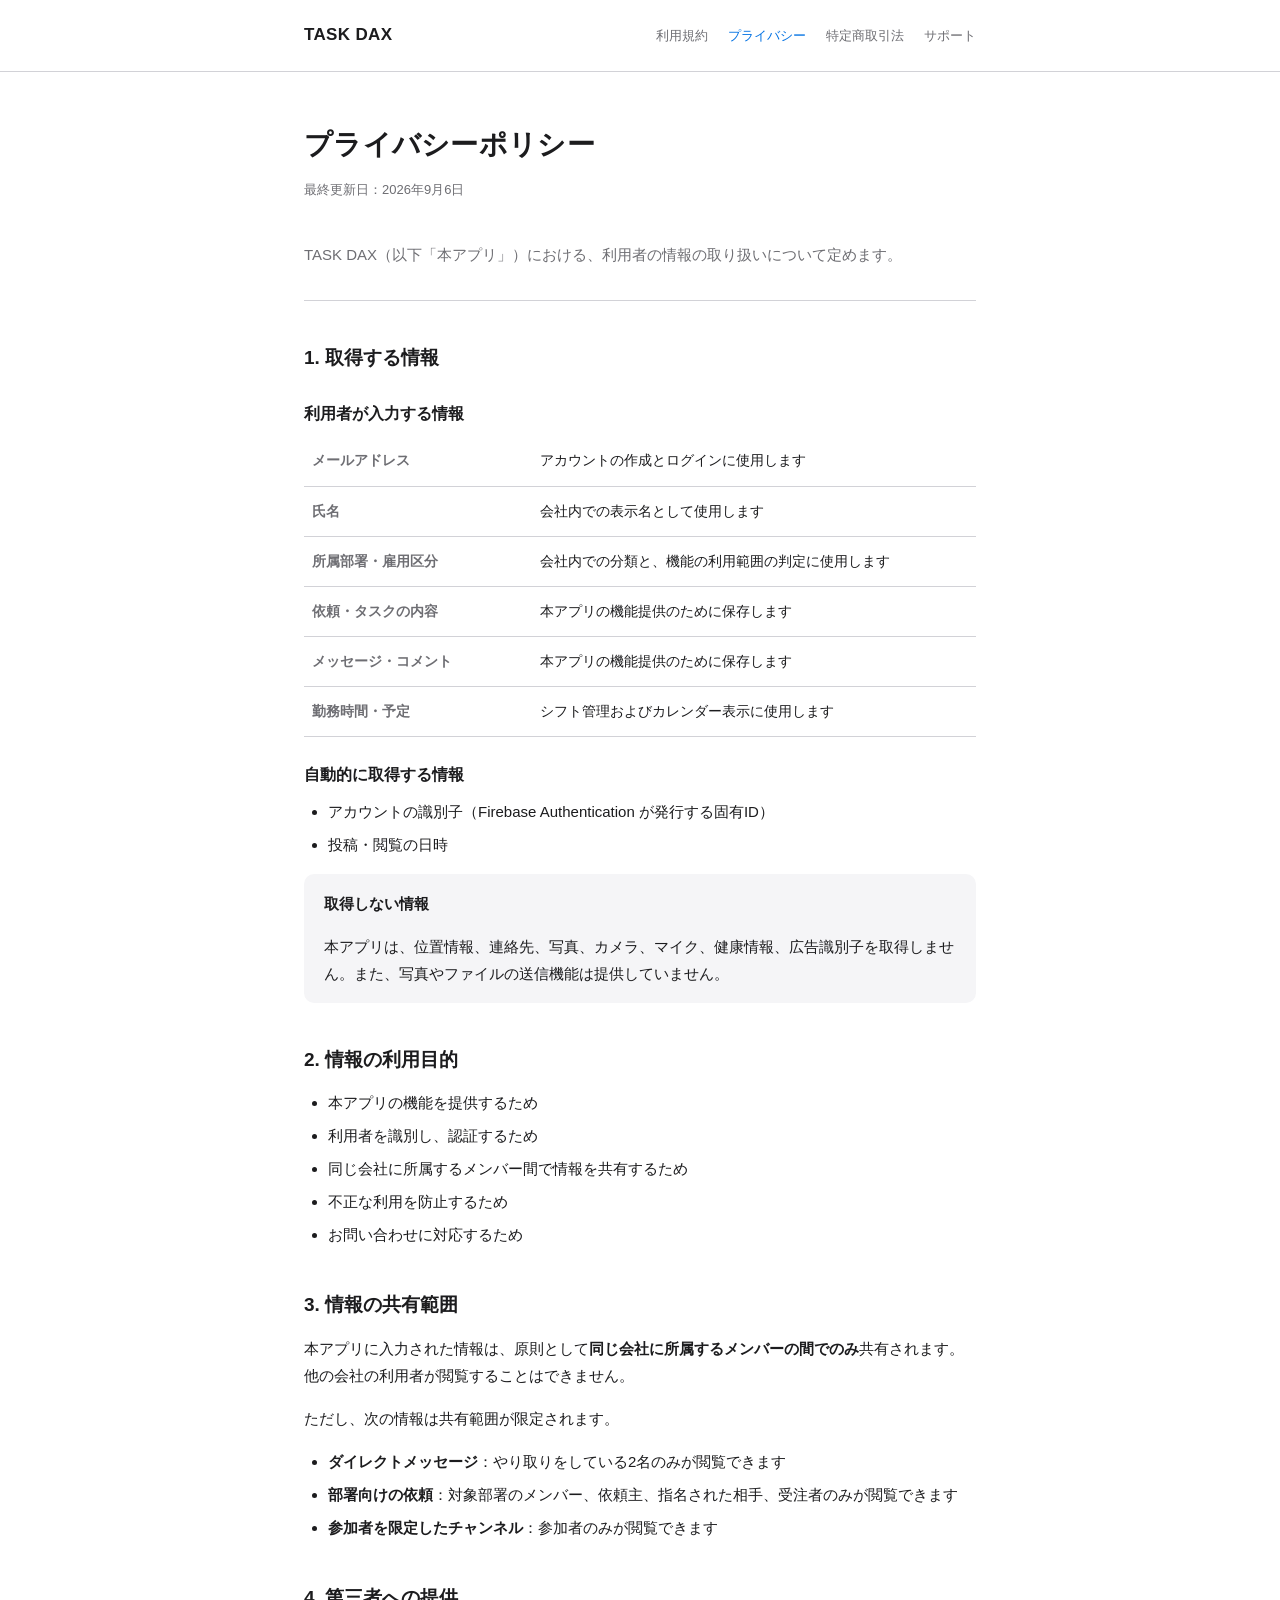
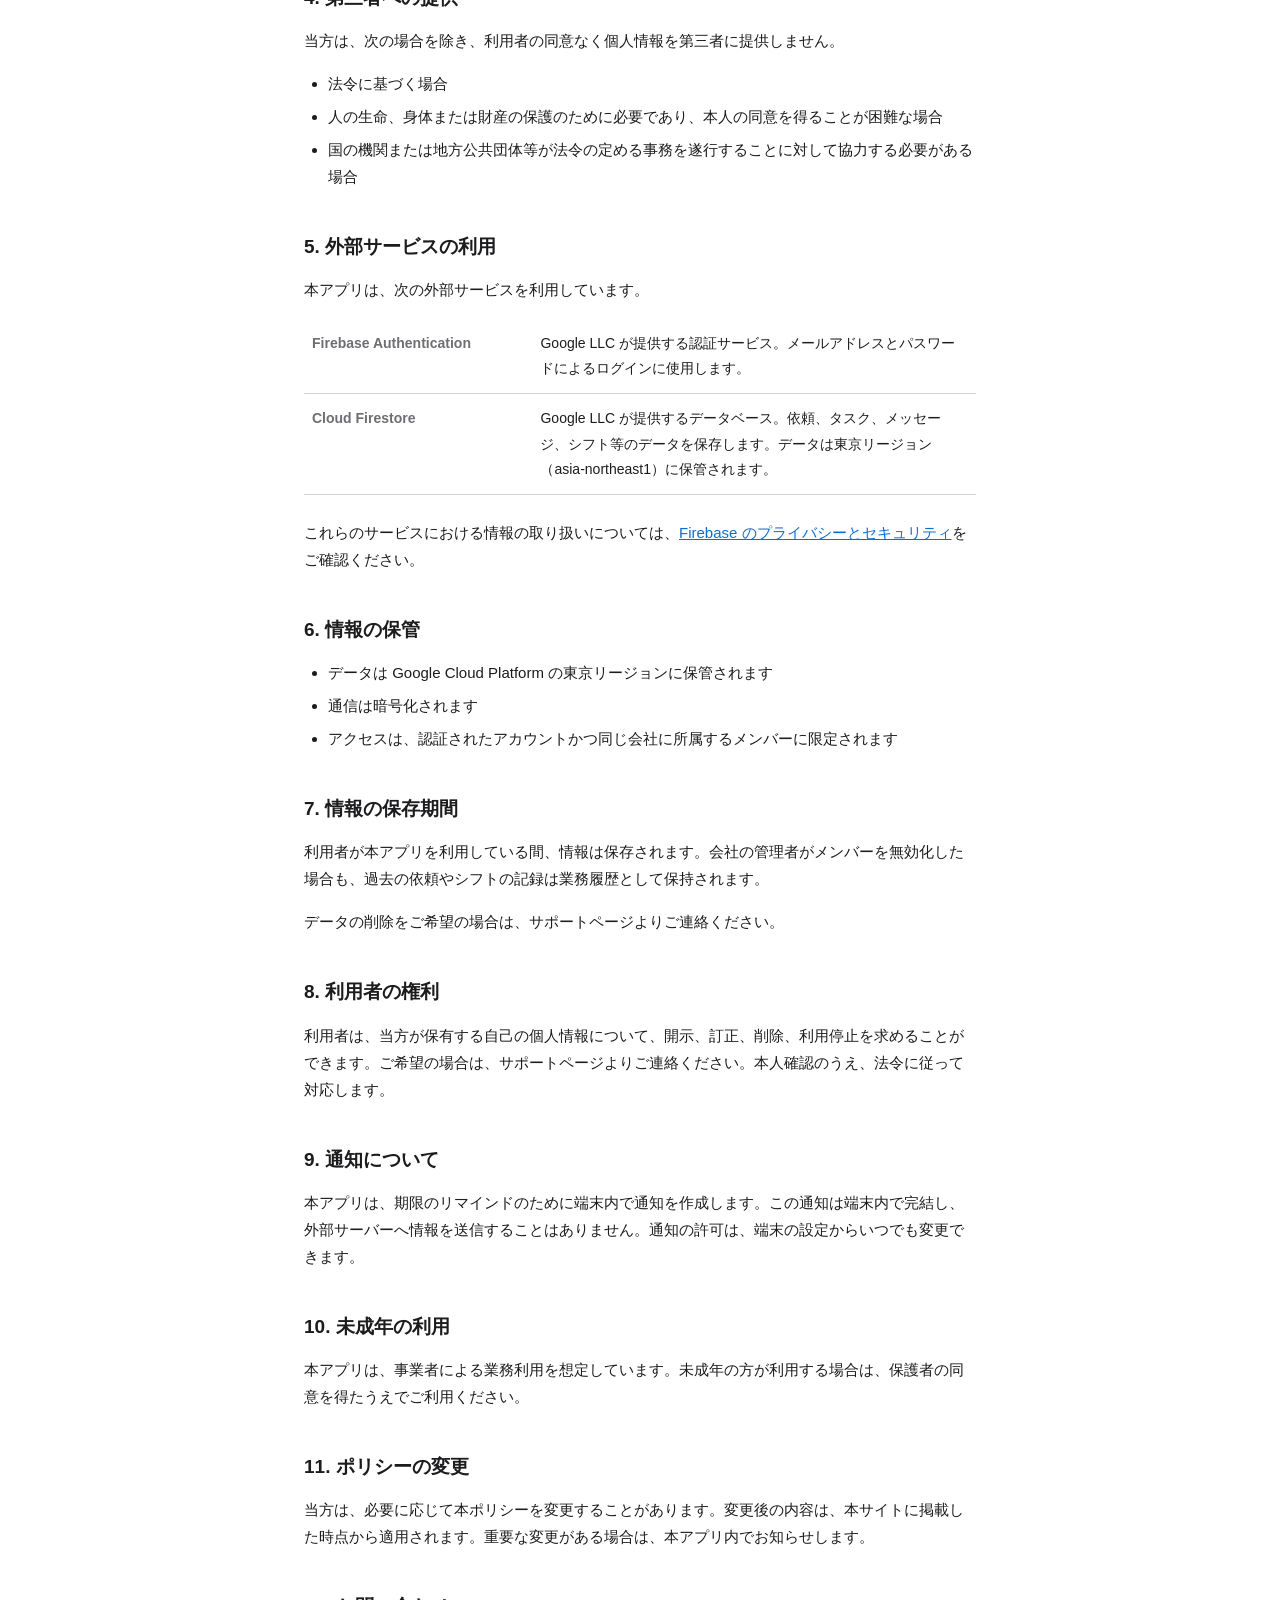
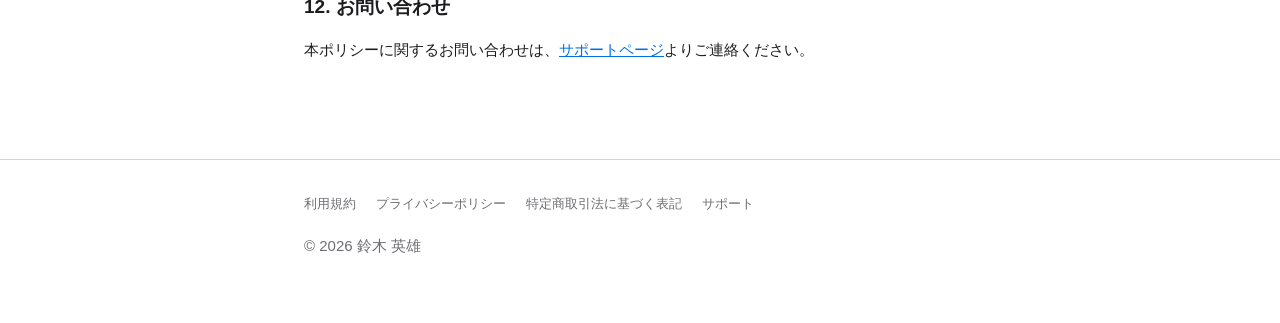
==== privacy.html @ 50e69155 "Add files via upload" ====
<!DOCTYPE html>
<html lang="ja">
<head>
<meta charset="UTF-8">
<meta name="viewport" content="width=device-width, initial-scale=1">
<title>プライバシーポリシー | TASK DAX</title>
<link rel="stylesheet" href="style.css">
</head>
<body>

<header>
  <div class="wrap">
    <a href="index.html" class="logo">TASK DAX</a>
    <nav>
      <a href="terms.html">利用規約</a>
      <a href="privacy.html" class="current">プライバシー</a>
      <a href="tokushoho.html">特定商取引法</a>
      <a href="support.html">サポート</a>
    </nav>
  </div>
</header>

<main>
  <div class="wrap">

    <h1>プライバシーポリシー</h1>
    <p class="updated">最終更新日：2026年9月6日</p>

    <p class="lead">
      TASK DAX（以下「本アプリ」）における、利用者の情報の取り扱いについて定めます。
    </p>

    <h2>1. 取得する情報</h2>

    <h3>利用者が入力する情報</h3>
    <table>
      <tr>
        <th>メールアドレス</th>
        <td>アカウントの作成とログインに使用します</td>
      </tr>
      <tr>
        <th>氏名</th>
        <td>会社内での表示名として使用します</td>
      </tr>
      <tr>
        <th>所属部署・雇用区分</th>
        <td>会社内での分類と、機能の利用範囲の判定に使用します</td>
      </tr>
      <tr>
        <th>依頼・タスクの内容</th>
        <td>本アプリの機能提供のために保存します</td>
      </tr>
      <tr>
        <th>メッセージ・コメント</th>
        <td>本アプリの機能提供のために保存します</td>
      </tr>
      <tr>
        <th>勤務時間・予定</th>
        <td>シフト管理およびカレンダー表示に使用します</td>
      </tr>
    </table>

    <h3>自動的に取得する情報</h3>
    <ul>
      <li>アカウントの識別子（Firebase Authentication が発行する固有ID）</li>
      <li>投稿・閲覧の日時</li>
    </ul>

    <div class="note">
      <p><strong>取得しない情報</strong></p>
      <p>本アプリは、位置情報、連絡先、写真、カメラ、マイク、健康情報、広告識別子を取得しません。また、写真やファイルの送信機能は提供していません。</p>
    </div>

    <h2>2. 情報の利用目的</h2>
    <ul>
      <li>本アプリの機能を提供するため</li>
      <li>利用者を識別し、認証するため</li>
      <li>同じ会社に所属するメンバー間で情報を共有するため</li>
      <li>不正な利用を防止するため</li>
      <li>お問い合わせに対応するため</li>
    </ul>

    <h2>3. 情報の共有範囲</h2>
    <p>本アプリに入力された情報は、原則として<strong>同じ会社に所属するメンバーの間でのみ</strong>共有されます。他の会社の利用者が閲覧することはできません。</p>
    <p>ただし、次の情報は共有範囲が限定されます。</p>
    <ul>
      <li><strong>ダイレクトメッセージ</strong>：やり取りをしている2名のみが閲覧できます</li>
      <li><strong>部署向けの依頼</strong>：対象部署のメンバー、依頼主、指名された相手、受注者のみが閲覧できます</li>
      <li><strong>参加者を限定したチャンネル</strong>：参加者のみが閲覧できます</li>
    </ul>

    <h2>4. 第三者への提供</h2>
    <p>当方は、次の場合を除き、利用者の同意なく個人情報を第三者に提供しません。</p>
    <ul>
      <li>法令に基づく場合</li>
      <li>人の生命、身体または財産の保護のために必要であり、本人の同意を得ることが困難な場合</li>
      <li>国の機関または地方公共団体等が法令の定める事務を遂行することに対して協力する必要がある場合</li>
    </ul>

    <h2>5. 外部サービスの利用</h2>
    <p>本アプリは、次の外部サービスを利用しています。</p>

    <table>
      <tr>
        <th>Firebase Authentication</th>
        <td>Google LLC が提供する認証サービス。メールアドレスとパスワードによるログインに使用します。</td>
      </tr>
      <tr>
        <th>Cloud Firestore</th>
        <td>Google LLC が提供するデータベース。依頼、タスク、メッセージ、シフト等のデータを保存します。データは東京リージョン（asia-northeast1）に保管されます。</td>
      </tr>
    </table>

    <p>これらのサービスにおける情報の取り扱いについては、<a href="https://firebase.google.com/support/privacy" target="_blank" rel="noopener">Firebase のプライバシーとセキュリティ</a>をご確認ください。</p>

    <h2>6. 情報の保管</h2>
    <ul>
      <li>データは Google Cloud Platform の東京リージョンに保管されます</li>
      <li>通信は暗号化されます</li>
      <li>アクセスは、認証されたアカウントかつ同じ会社に所属するメンバーに限定されます</li>
    </ul>

    <h2>7. 情報の保存期間</h2>
    <p>利用者が本アプリを利用している間、情報は保存されます。会社の管理者がメンバーを無効化した場合も、過去の依頼やシフトの記録は業務履歴として保持されます。</p>
    <p>データの削除をご希望の場合は、サポートページよりご連絡ください。</p>

    <h2>8. 利用者の権利</h2>
    <p>利用者は、当方が保有する自己の個人情報について、開示、訂正、削除、利用停止を求めることができます。ご希望の場合は、サポートページよりご連絡ください。本人確認のうえ、法令に従って対応します。</p>

    <h2>9. 通知について</h2>
    <p>本アプリは、期限のリマインドのために端末内で通知を作成します。この通知は端末内で完結し、外部サーバーへ情報を送信することはありません。通知の許可は、端末の設定からいつでも変更できます。</p>

    <h2>10. 未成年の利用</h2>
    <p>本アプリは、事業者による業務利用を想定しています。未成年の方が利用する場合は、保護者の同意を得たうえでご利用ください。</p>

    <h2>11. ポリシーの変更</h2>
    <p>当方は、必要に応じて本ポリシーを変更することがあります。変更後の内容は、本サイトに掲載した時点から適用されます。重要な変更がある場合は、本アプリ内でお知らせします。</p>

    <h2>12. お問い合わせ</h2>
    <p>本ポリシーに関するお問い合わせは、<a href="support.html">サポートページ</a>よりご連絡ください。</p>

  </div>
</main>

<footer>
  <div class="wrap">
    <nav>
      <a href="terms.html">利用規約</a>
      <a href="privacy.html">プライバシーポリシー</a>
      <a href="tokushoho.html">特定商取引法に基づく表記</a>
      <a href="support.html">サポート</a>
    </nav>
    <p>© 2026 鈴木 英雄</p>
  </div>
</footer>

</body>
</html>
---- style.css ----
:root {
  --text: #1c1c1e;
  --text-secondary: #6e6e73;
  --accent: #0071e3;
  --border: #d2d2d7;
  --bg: #ffffff;
  --bg-secondary: #f5f5f7;
}

@media (prefers-color-scheme: dark) {
  :root {
    --text: #f5f5f7;
    --text-secondary: #a1a1a6;
    --accent: #2997ff;
    --border: #424245;
    --bg: #000000;
    --bg-secondary: #1c1c1e;
  }
}

* {
  box-sizing: border-box;
  margin: 0;
  padding: 0;
}

body {
  font-family: -apple-system, BlinkMacSystemFont, "Hiragino Sans",
    "Hiragino Kaku Gothic ProN", "Noto Sans JP", sans-serif;
  color: var(--text);
  background: var(--bg);
  line-height: 1.8;
  -webkit-text-size-adjust: 100%;
}

.wrap {
  max-width: 720px;
  margin: 0 auto;
  padding: 0 24px;
}

header {
  border-bottom: 1px solid var(--border);
  padding: 20px 0;
  position: sticky;
  top: 0;
  background: var(--bg);
  z-index: 10;
}

header .wrap {
  display: flex;
  align-items: center;
  justify-content: space-between;
  gap: 16px;
}

.logo {
  font-size: 17px;
  font-weight: 700;
  letter-spacing: 0.02em;
  color: var(--text);
  text-decoration: none;
}

nav {
  display: flex;
  gap: 20px;
  flex-wrap: wrap;
}

nav a {
  font-size: 13px;
  color: var(--text-secondary);
  text-decoration: none;
}

nav a:hover,
nav a.current {
  color: var(--accent);
}

main {
  padding: 48px 0 80px;
}

h1 {
  font-size: 28px;
  font-weight: 700;
  letter-spacing: 0.01em;
  margin-bottom: 8px;
}

.updated {
  font-size: 13px;
  color: var(--text-secondary);
  margin-bottom: 40px;
}

.lead {
  font-size: 15px;
  color: var(--text-secondary);
  margin-bottom: 40px;
  padding-bottom: 32px;
  border-bottom: 1px solid var(--border);
}

h2 {
  font-size: 19px;
  font-weight: 600;
  margin: 40px 0 12px;
}

h3 {
  font-size: 16px;
  font-weight: 600;
  margin: 24px 0 8px;
}

p {
  font-size: 15px;
  margin-bottom: 16px;
}

ul, ol {
  margin: 0 0 16px 24px;
  font-size: 15px;
}

li {
  margin-bottom: 6px;
}

table {
  width: 100%;
  border-collapse: collapse;
  font-size: 14px;
  margin-bottom: 24px;
}

th, td {
  text-align: left;
  padding: 12px 8px;
  border-bottom: 1px solid var(--border);
  vertical-align: top;
}

th {
  width: 34%;
  font-weight: 600;
  color: var(--text-secondary);
}

.note {
  background: var(--bg-secondary);
  border-radius: 10px;
  padding: 16px 20px;
  font-size: 14px;
  margin-bottom: 24px;
}

.note p:last-child {
  margin-bottom: 0;
}

a {
  color: var(--accent);
}

footer {
  border-top: 1px solid var(--border);
  padding: 32px 0 48px;
  font-size: 13px;
  color: var(--text-secondary);
}

footer nav {
  margin-bottom: 16px;
}

/* トップページ */
.hero {
  text-align: center;
  padding: 64px 0 48px;
}

.hero h1 {
  font-size: 40px;
  margin-bottom: 16px;
}

.hero p {
  font-size: 17px;
  color: var(--text-secondary);
}

.cards {
  display: grid;
  gap: 16px;
  grid-template-columns: repeat(auto-fit, minmax(200px, 1fr));
  margin-bottom: 48px;
}

.card {
  border: 1px solid var(--border);
  border-radius: 12px;
  padding: 20px;
  text-decoration: none;
  color: var(--text);
  display: block;
}

.card:hover {
  border-color: var(--accent);
}

.card h2 {
  font-size: 16px;
  margin: 0 0 6px;
}

.card p {
  font-size: 13px;
  color: var(--text-secondary);
  margin: 0;
}

.features {
  display: grid;
  gap: 24px;
  grid-template-columns: repeat(auto-fit, minmax(220px, 1fr));
  margin: 48px 0;
}

.feature h3 {
  margin-top: 0;
}

.feature p {
  font-size: 14px;
  color: var(--text-secondary);
}

@media (max-width: 600px) {
  .hero h1 { font-size: 30px; }
  h1 { font-size: 24px; }
  th { width: 40%; }
  nav { gap: 14px; }
}
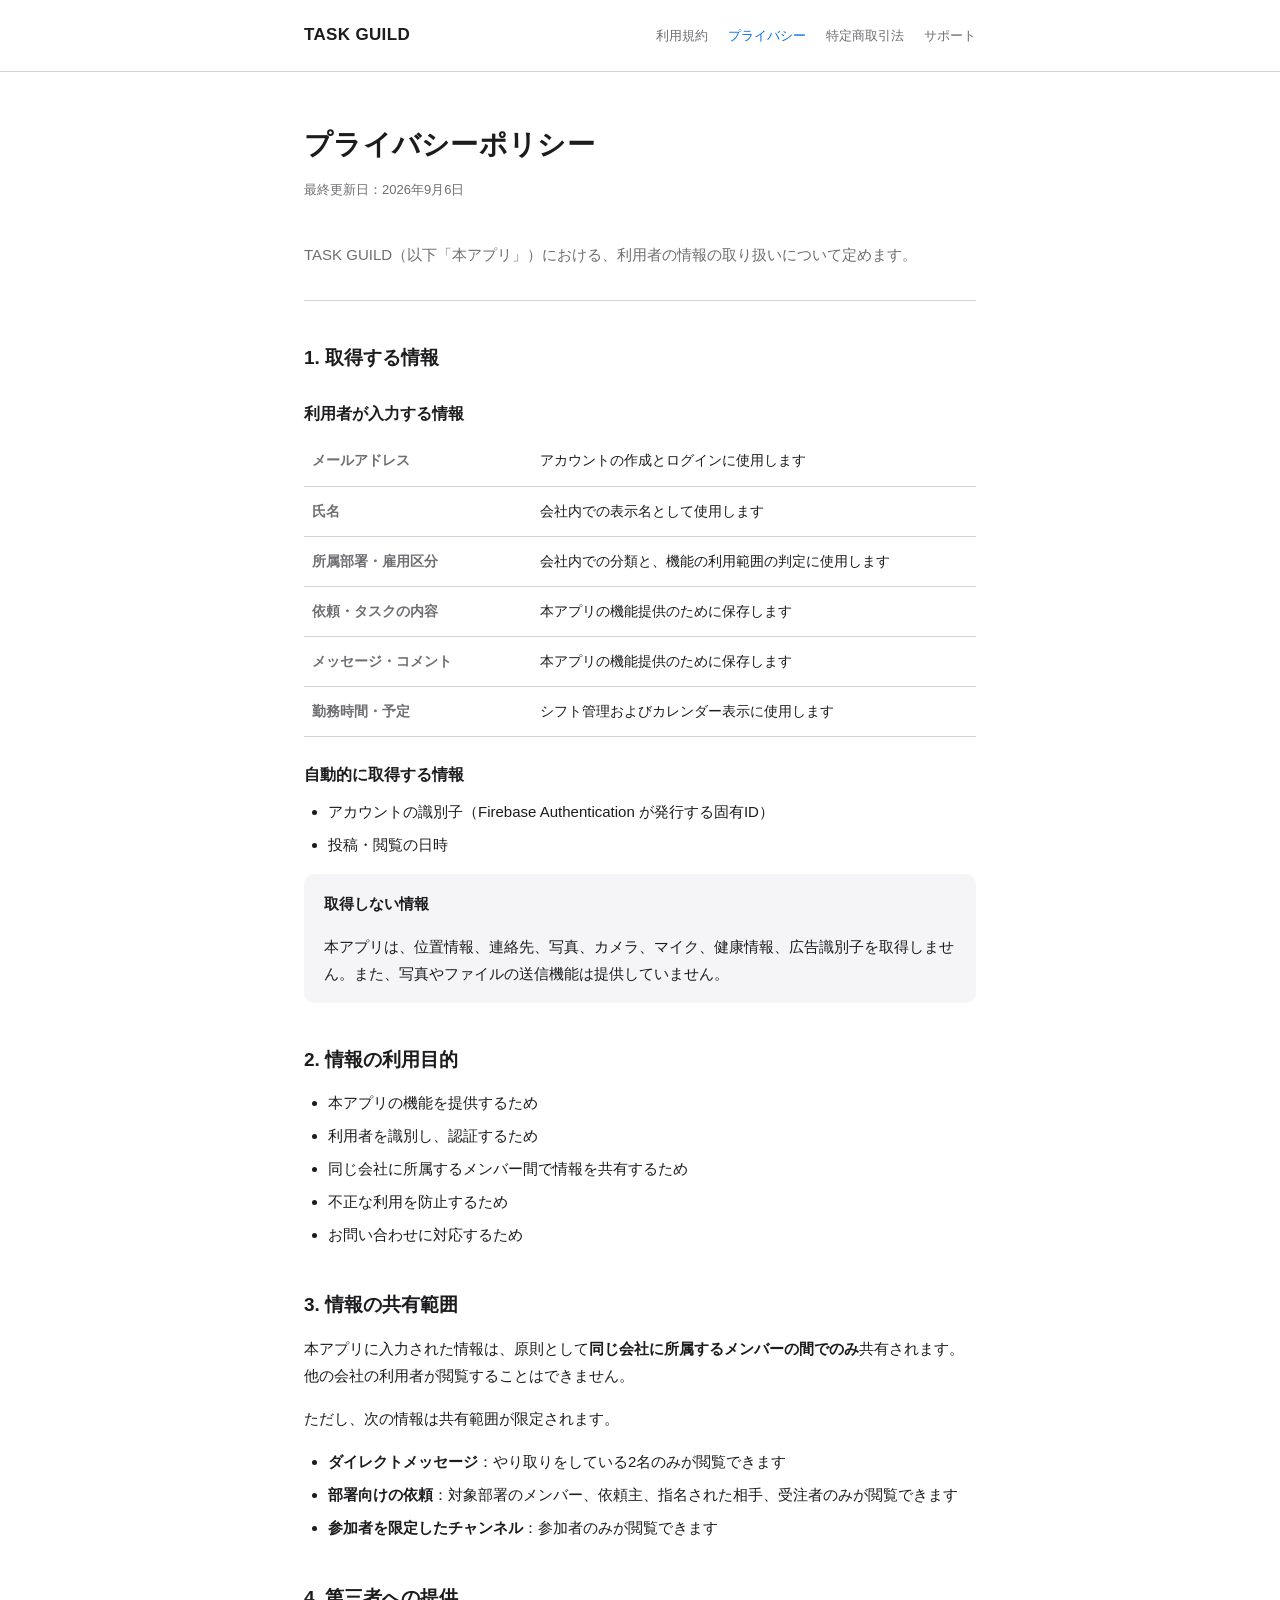
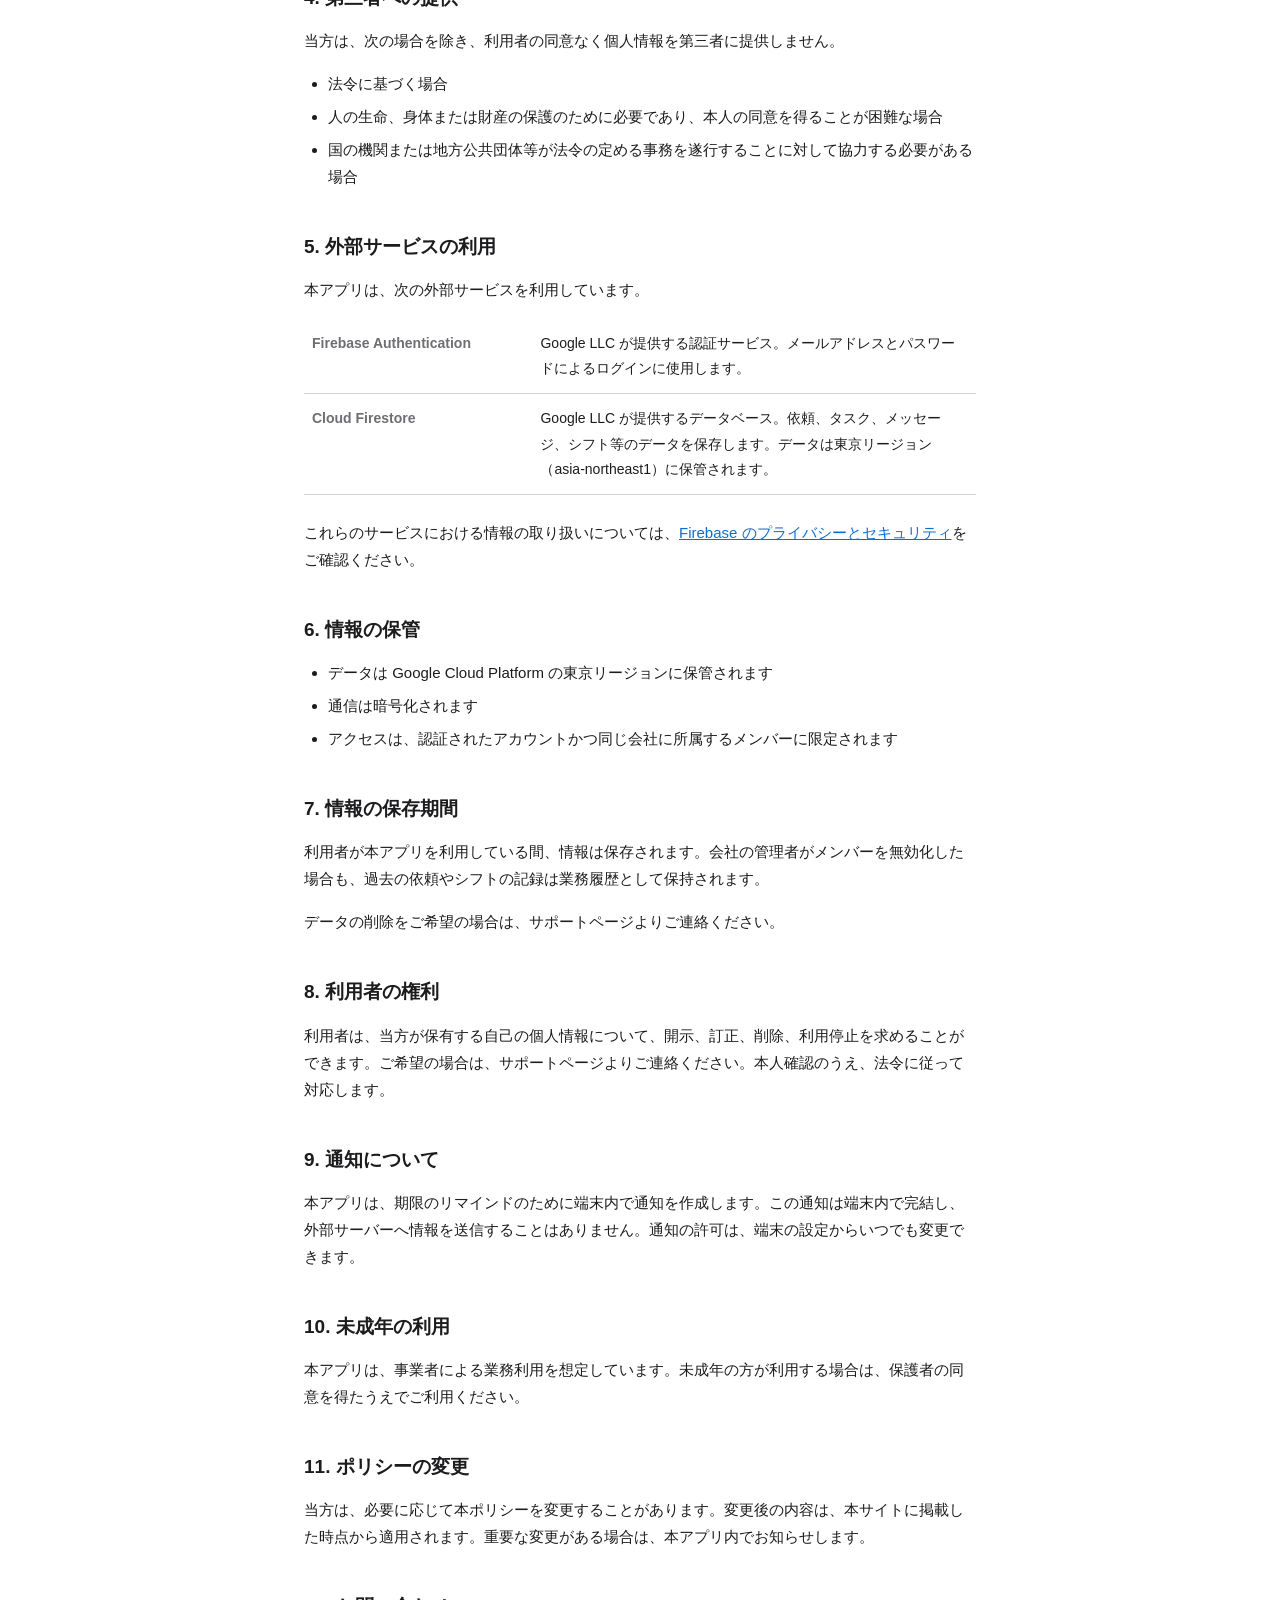
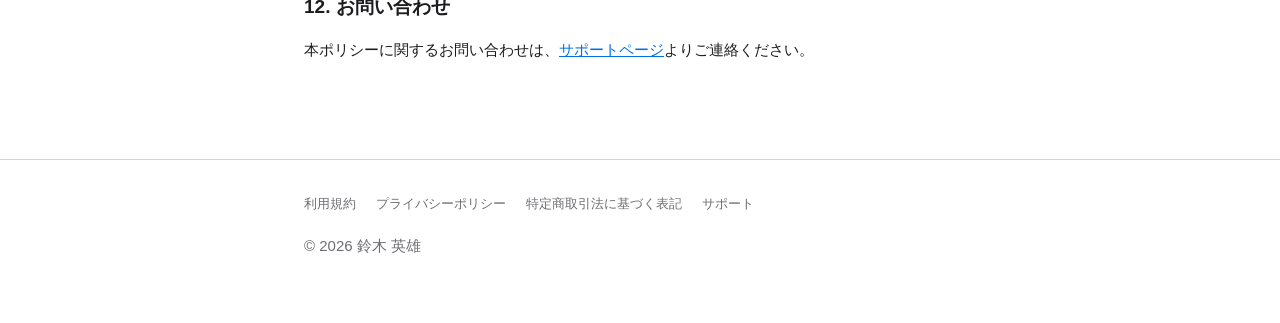
==== commit 9106e9ed: "Add files via upload" ====
--- a/privacy.html
+++ b/privacy.html
@@ -3,14 +3,14 @@
 <head>
 <meta charset="UTF-8">
 <meta name="viewport" content="width=device-width, initial-scale=1">
-<title>プライバシーポリシー | TASK DAX</title>
+<title>プライバシーポリシー | TASK GUILD</title>
 <link rel="stylesheet" href="style.css">
 </head>
 <body>
 
 <header>
   <div class="wrap">
-    <a href="index.html" class="logo">TASK DAX</a>
+    <a href="index.html" class="logo">TASK GUILD</a>
     <nav>
       <a href="terms.html">利用規約</a>
       <a href="privacy.html" class="current">プライバシー</a>
@@ -27,7 +27,7 @@
     <p class="updated">最終更新日：2026年9月6日</p>
 
     <p class="lead">
-      TASK DAX（以下「本アプリ」）における、利用者の情報の取り扱いについて定めます。
+      TASK GUILD（以下「本アプリ」）における、利用者の情報の取り扱いについて定めます。
     </p>
 
     <h2>1. 取得する情報</h2>
